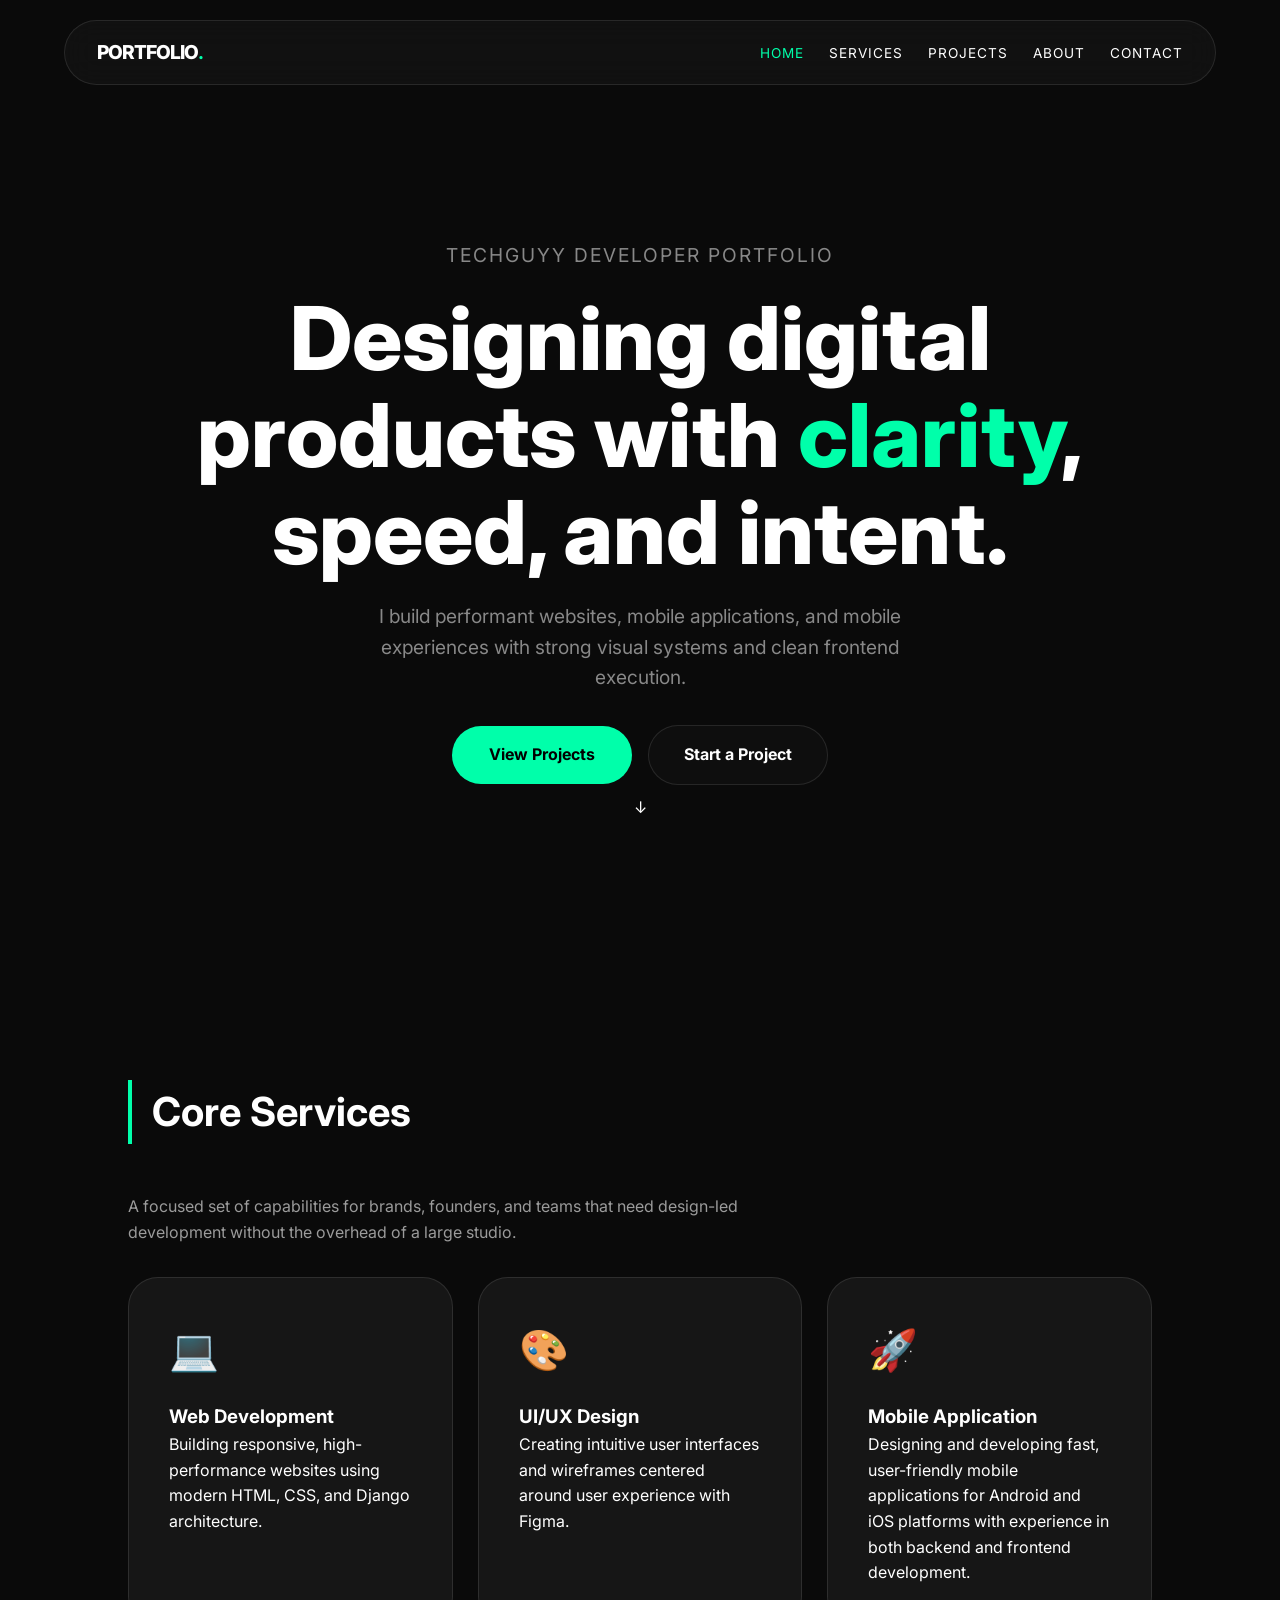
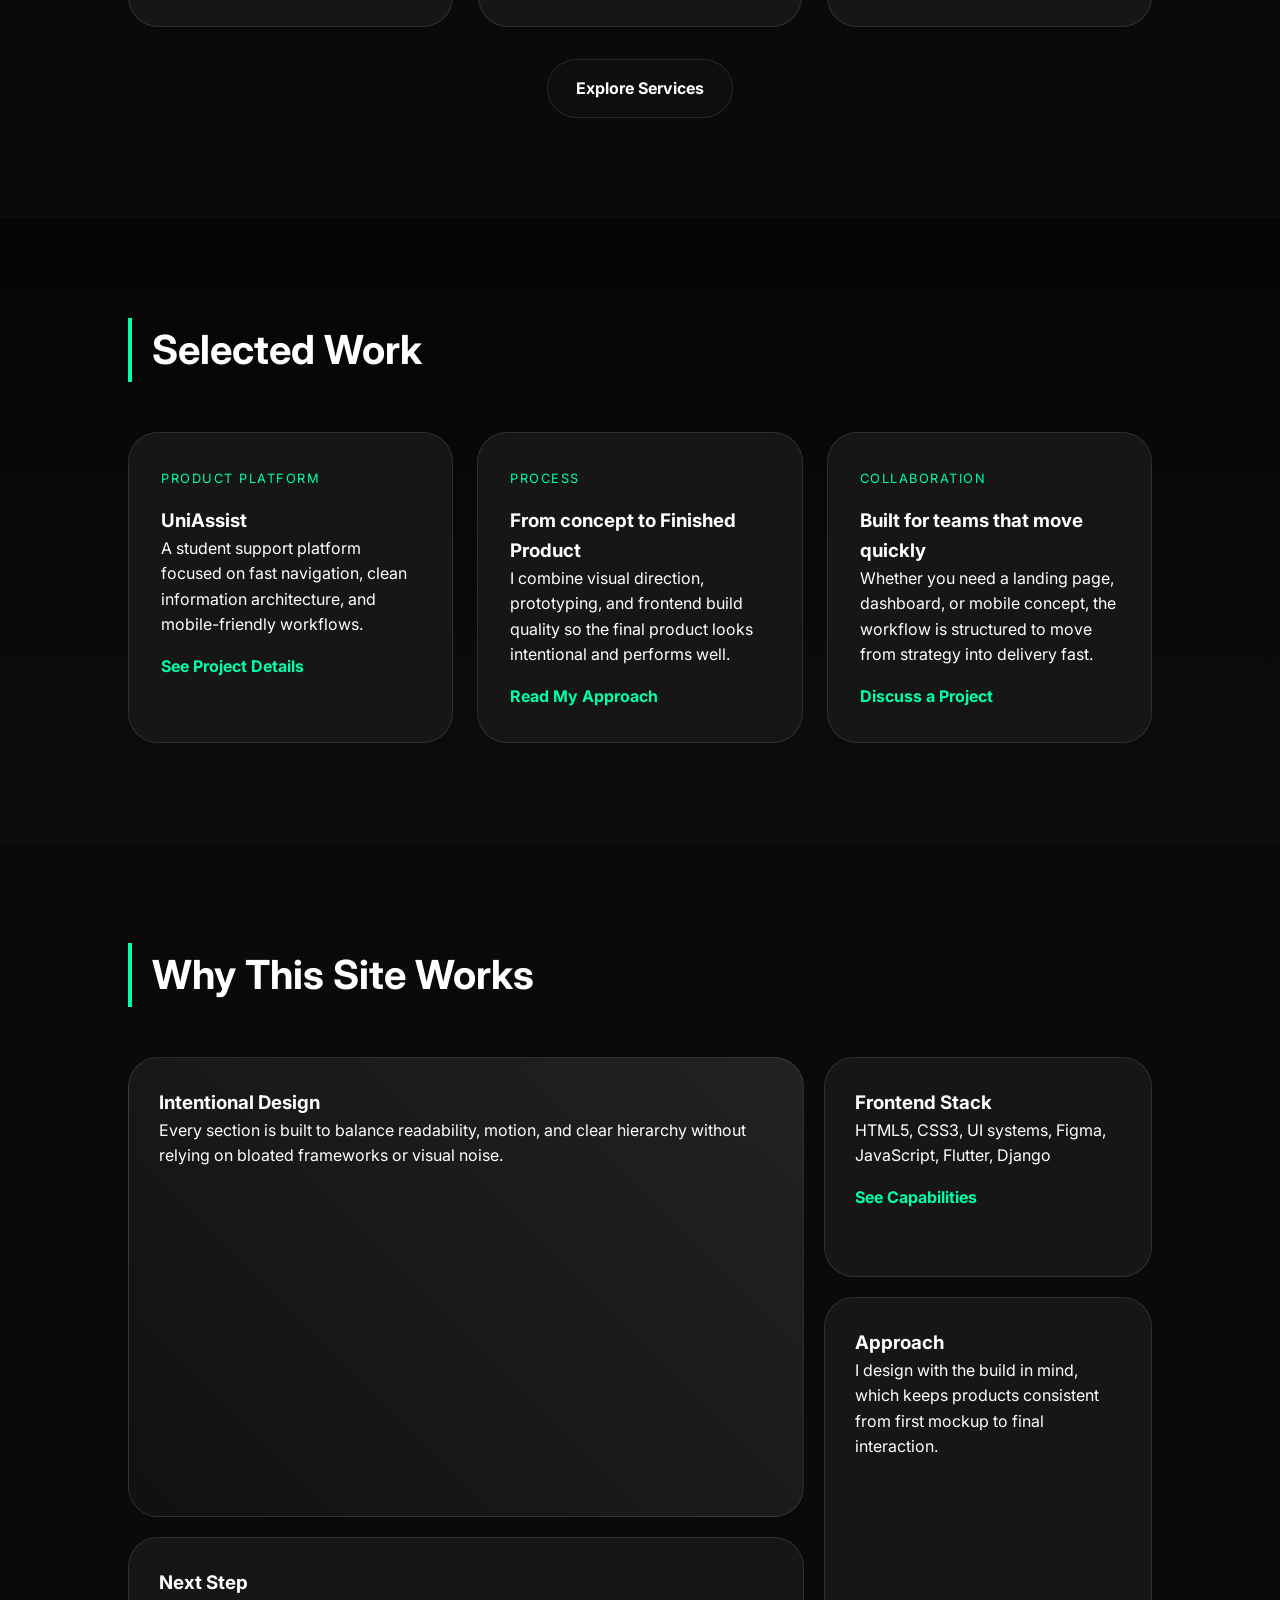
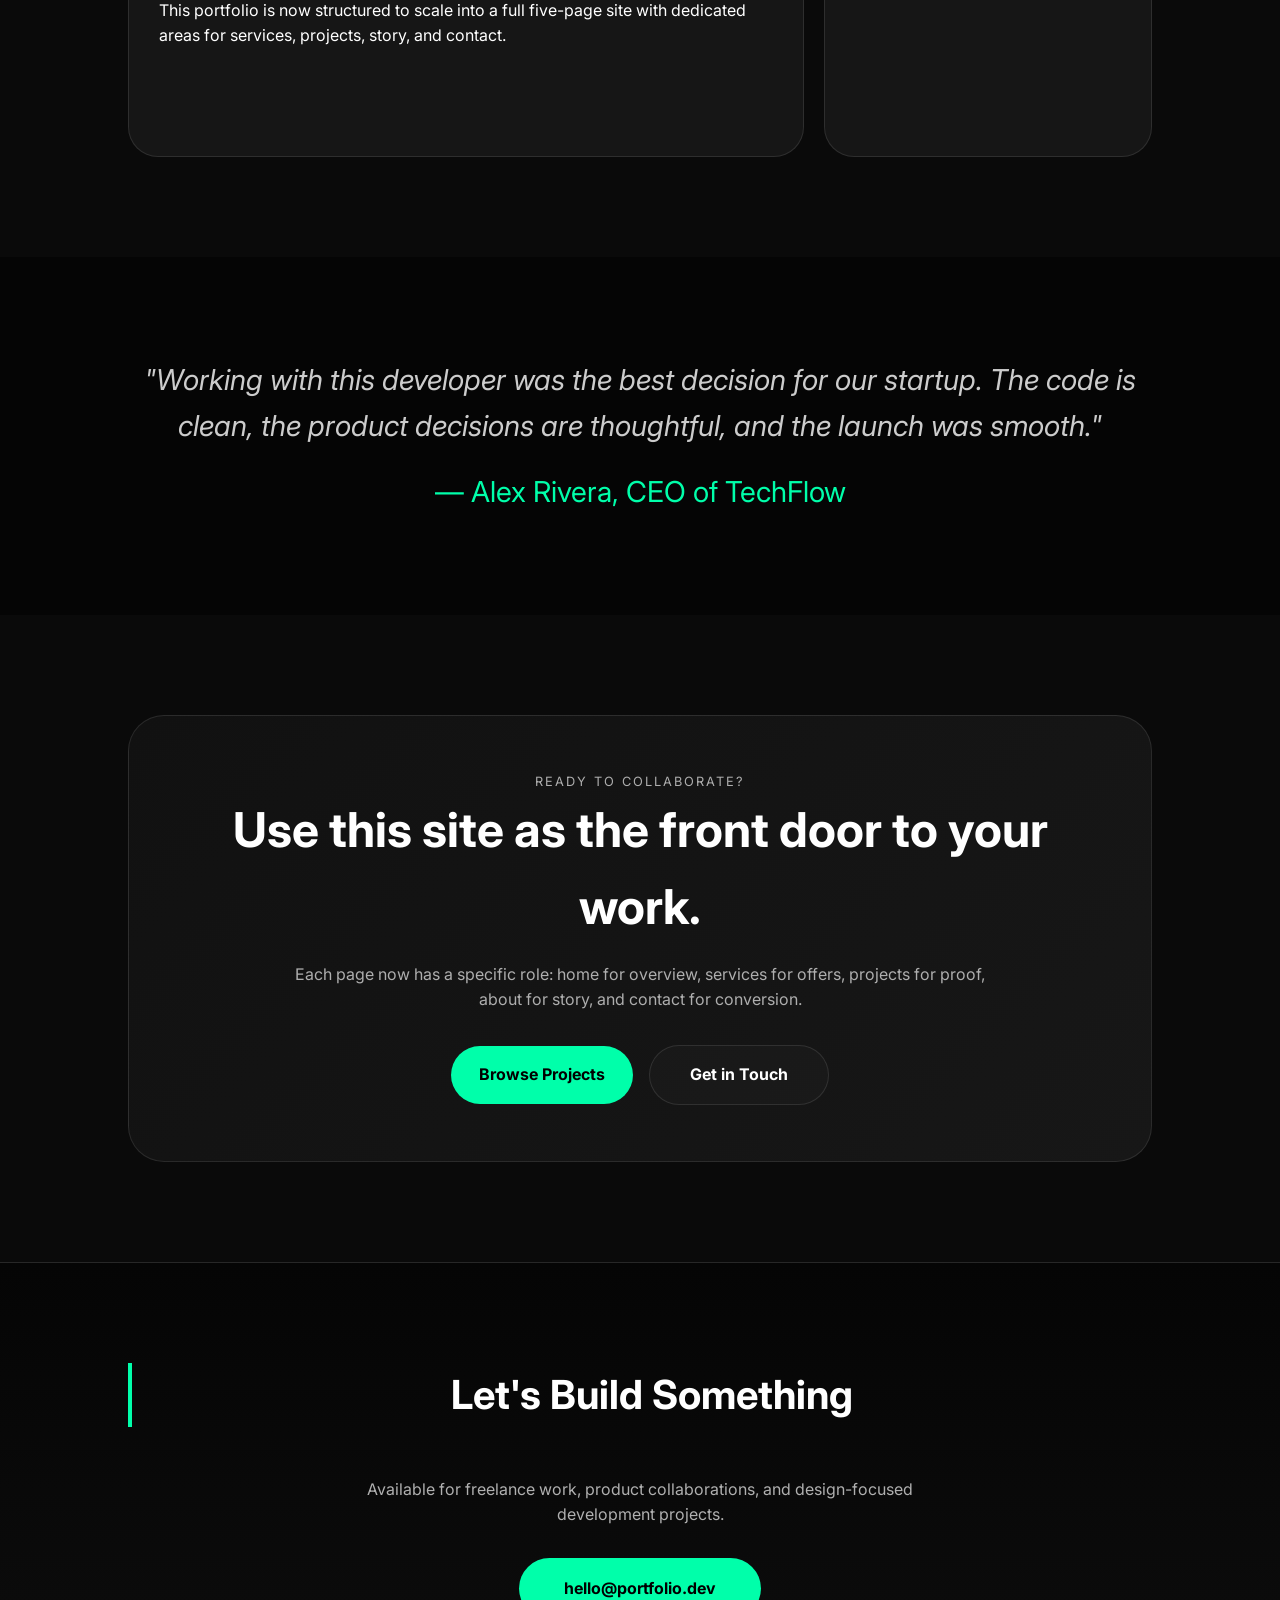
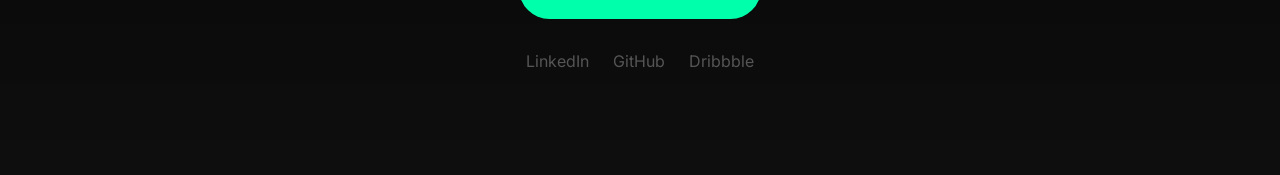
==== index.html @ 7e1df0b6 "untouched stage" ====
<!DOCTYPE html>
<html lang="en">
<head>
    <meta charset="UTF-8">
    <meta name="viewport" content="width=device-width, initial-scale=1.0">
    <title>Personal Portfolio | Creative Developer</title>
    <link rel="stylesheet" href="styles.css">
    <link href="https://fonts.googleapis.com/css2?family=Inter:wght@300;400;700;800&display=swap" rel="stylesheet">
    <script>
        document.documentElement.classList.add('js');
    </script>
</head>
<body class="page-home">

    <nav class="navbar">
        <div class="logo"><a href="index.html">PORTFOLIO<b>.</b></a></div>
        <ul class="nav-links">
            <li><a href="index.html">Home</a></li>
            <li><a href="services.html">Services</a></li>
            <li><a href="projects.html">Projects</a></li>
            <li><a href="about.html">About</a></li>
            <li><a href="contact.html">Contact</a></li>
        </ul>
    </nav>

    <header class="hero">
        <p class="eyebrow">TechGuyy Developer Portfolio</p>
        <h1 class="reveal-text">Designing digital products with <span>clarity</span>, speed, and intent.</h1>
        <p class="animate-in">I build performant websites, mobile applications, and mobile experiences with strong visual systems and clean frontend execution.</p>
        <div class="hero-actions">
            <a href="projects.html" class="primary-btn">View Projects</a>
            <a href="contact.html" class="secondary-btn">Start a Project</a>
        </div>
        <div class="scroll-indicator" style="margin-top: 10px;">↓</div>
    </header>

    <section class="section-padding">
        <h2 class="section-title">Core Services</h2>
        <p class="section-copy">A focused set of capabilities for brands, founders, and teams that need design-led development without the overhead of a large studio.</p>
        <div class="services-grid">
            <article class="service-card">
                <div class="icon">💻</div>
                <h3>Web Development</h3>
                <p>Building responsive, high-performance websites using modern HTML, CSS, and Django architecture.</p>
            </article>
            <article class="service-card">
                <div class="icon">🎨</div>
                <h3>UI/UX Design</h3>
                <p>Creating intuitive user interfaces and wireframes centered around user experience with Figma.</p>
            </article>
            <article class="service-card">
                <div class="icon">🚀</div>
                <h3>Mobile Application</h3>
                <p>Designing and developing fast, user-friendly mobile applications for Android and iOS platforms with experience in both backend and frontend development.</p>
            </article>
        </div>
        <div class="section-actions">
            <a href="services.html" class="secondary-btn">Explore Services</a>
        </div>
    </section>

    <section class="section-padding section-dark">
        <h2 class="section-title">Selected Work</h2>
        <div class="preview-grid">
            <article class="preview-card">
                <span class="card-label">Product Platform</span>
                <h3>UniAssist</h3>
                <p>A student support platform focused on fast navigation, clean information architecture, and mobile-friendly workflows.</p>
                <a href="http://bit.ly/4dG5LiK" class="text-link">See Project Details</a>
            </article>
            <article class="preview-card">
                <span class="card-label">Process</span>
                <h3>From concept to Finished Product</h3>
                <p>I combine visual direction, prototyping, and frontend build quality so the final product looks intentional and performs well.</p>
                <a href="about.html" class="text-link">Read My Approach</a>
            </article>
            <article class="preview-card">
                <span class="card-label">Collaboration</span>
                <h3>Built for teams that move quickly</h3>
                <p>Whether you need a landing page, dashboard, or mobile concept, the workflow is structured to move from strategy into delivery fast.</p>
                <a href="contact.html" class="text-link">Discuss a Project</a>
            </article>
        </div>
    </section>

    <section class="section-padding">
        <h2 class="section-title">Why This Site Works</h2>
        <div class="bento-container">
            <div class="bento-item feature-card">
                <h3>Intentional Design</h3>
                <p>Every section is built to balance readability, motion, and clear hierarchy without relying on bloated frameworks or visual noise.</p>
            </div>
            <div class="bento-item">
                <h3>Frontend Stack</h3>
                <p>HTML5, CSS3, UI systems, Figma, JavaScript, Flutter, Django</p>
                <a href="services.html" class="text-link">See Capabilities</a>
            </div>
            <div class="bento-item tall">
                <h3>Approach</h3>
                <p>I design with the build in mind, which keeps products consistent from first mockup to final interaction.</p>
            </div>
            <div class="bento-item wide">
                <h3>Next Step</h3>
                <p>This portfolio is now structured to scale into a full five-page site with dedicated areas for services, projects, story, and contact.</p>
            </div>
        </div>
    </section>

    <section class="testimonials">
        <blockquote class="animate-in">
            "Working with this developer was the best decision for our startup. The code is clean, the product decisions are thoughtful, and the launch was smooth."
            <cite>— Alex Rivera, CEO of TechFlow</cite>
        </blockquote>
    </section>

    <section class="section-padding">
        <div class="cta-panel">
            <p class="eyebrow">Ready to collaborate?</p>
            <h2>Use this site as the front door to your work.</h2>
            <p>Each page now has a specific role: home for overview, services for offers, projects for proof, about for story, and contact for conversion.</p>
            <div class="hero-actions">
                <a href="projects.html" class="primary-btn">Browse Projects</a>
                <a href="contact.html" class="secondary-btn">Get in Touch</a>
            </div>
        </div>
    </section>

    <footer id="contact" class="section-padding footer-contact">
        <h2 class="section-title">Let's Build Something</h2>
        <p class="contact-copy">Available for freelance work, product collaborations, and design-focused development projects.</p>
        <a class="email-btn" href="mailto:hello@portfolio.dev">hello@portfolio.dev</a>
        <div class="socials">
            <a href="https://www.linkedin.com/" target="_blank" rel="noreferrer">LinkedIn</a>
            <a href="https://github.com/" target="_blank" rel="noreferrer">GitHub</a>
            <a href="https://dribbble.com/" target="_blank" rel="noreferrer">Dribbble</a>
        </div>
    </footer>

    <script src="script.js" defer></script>
</body>
</html>
---- styles.css ----
/* --- 1. Root Variables & Setup --- */
:root {
    --bg: #0a0a0a;
    --text: #ffffff;
    --accent: #00ffaa;
    --card-bg: #161616;
    --glass: rgba(255, 255, 255, 0.03);
    --border: rgba(255, 255, 255, 0.1);
}

* {
    margin: 0;
    padding: 0;
    box-sizing: border-box;
}

html { scroll-behavior: smooth; }

body {
    background-color: var(--bg);
    color: var(--text);
    font-family: 'Inter', sans-serif;
    line-height: 1.6;
    overflow-x: hidden;
}

/* --- 2. Navigation --- */
.navbar {
    position: fixed;
    top: 20px;
    left: 50%;
    transform: translateX(-50%);
    width: 90%;
    max-width: 1200px;
    padding: 1rem 2rem;
    background: var(--glass);
    backdrop-filter: blur(15px);
    border: 1px solid var(--border);
    border-radius: 100px;
    display: flex;
    justify-content: space-between;
    align-items: center;
    z-index: 1000;
}

.logo { font-weight: 800; letter-spacing: -1px; font-size: 1.2rem; }
.logo a {
    color: inherit;
    text-decoration: none;
}
.logo b { color: var(--accent); }

.nav-links { display: flex; list-style: none; gap: 25px; }
.nav-links a {
    color: var(--text);
    text-decoration: none;
    font-size: 0.85rem;
    text-transform: uppercase;
    letter-spacing: 1px;
    transition: 0.3s;
}
.nav-links a:hover { color: var(--accent); }
.nav-links a.active { color: var(--accent); }

/* --- 3. Hero Section --- */
.hero {
    height: 100vh;
    display: flex;
    flex-direction: column;
    justify-content: center;
    align-items: center;
    text-align: center;
    padding: 0 10%;
    margin-top: 80px;
}

.hero h1 {
    font-size: clamp(2.5rem, 8vw, 5.5rem);
    font-weight: 800;
    line-height: 1.1;
    margin-bottom: 20px;
}

.hero h1 span { color: var(--accent); }
.hero p { font-size: 1.2rem; color: #888; max-width: 600px; }
.eyebrow {
    color: var(--accent);
    text-transform: uppercase;
    letter-spacing: 2px;
    font-size: 0.8rem;
    margin-bottom: 20px;
}
.hero-actions,
.section-actions {
    display: flex;
    gap: 16px;
    justify-content: center;
    align-items: center;
    margin-top: 32px;
    flex-wrap: wrap;
}
.primary-btn,
.secondary-btn {
    display: inline-flex;
    align-items: center;
    justify-content: center;
    min-width: 180px;
    padding: 16px 28px;
    border-radius: 999px;
    text-decoration: none;
    font-weight: 700;
    transition: 0.3s ease;
}
.primary-btn {
    background: var(--accent);
    color: #000;
}
.secondary-btn {
    color: var(--text);
    border: 1px solid var(--border);
    background: rgba(255, 255, 255, 0.02);
}
.primary-btn:hover,
.secondary-btn:hover {
    transform: translateY(-3px);
    border-color: var(--accent);
}

/* --- 4. Section Layouts --- */
.section-padding { padding: 100px 10%; }

.section-title {
    font-size: 2.5rem;
    margin-bottom: 50px;
    border-left: 4px solid var(--accent);
    padding-left: 20px;
}
.section-copy {
    max-width: 680px;
    color: #9b9b9b;
    margin-bottom: 32px;
}
.section-dark {
    background: linear-gradient(180deg, #050505 0%, #0d0d0d 100%);
}

/* Services Grid */
.services-grid {
    display: grid;
    grid-template-columns: repeat(auto-fit, minmax(280px, 1fr));
    gap: 25px;
}

.service-card {
    background: var(--card-bg);
    padding: 40px;
    border-radius: 30px;
    border: 1px solid var(--border);
    transition: 0.3s;
}

.service-card:hover { border-color: var(--accent); transform: translateY(-10px); }
.service-card .icon { font-size: 2.5rem; margin-bottom: 20px; }

/* Bento Grid */
.bento-container {
    display: grid;
    grid-template-columns: repeat(auto-fit, minmax(250px, 1fr));
    grid-auto-rows: 220px;
    gap: 20px;
}

.bento-item {
    background: var(--card-bg);
    border-radius: 30px;
    padding: 30px;
    border: 1px solid var(--border);
}

.feature-card { grid-column: span 2; grid-row: span 2; background: linear-gradient(45deg, #111, #222); }
.tall { grid-row: span 2; }
.wide { grid-column: span 2; }

.preview-grid {
    display: grid;
    grid-template-columns: repeat(auto-fit, minmax(260px, 1fr));
    gap: 24px;
}

.preview-card,
.info-card,
.contact-panel,
.contact-form {
    background: var(--card-bg);
    border: 1px solid var(--border);
    border-radius: 30px;
    padding: 32px;
}

.card-label {
    display: inline-block;
    font-size: 0.8rem;
    text-transform: uppercase;
    letter-spacing: 1.5px;
    color: var(--accent);
    margin-bottom: 16px;
}

.text-link {
    display: inline-block;
    margin-top: 16px;
    color: var(--accent);
    text-decoration: none;
    font-weight: 700;
}

.page-shell {
    padding-top: 140px;
}

.page-hero {
    min-height: 58vh;
    display: flex;
    flex-direction: column;
    justify-content: center;
    padding: 180px 10% 100px;
    background:
        radial-gradient(circle at top right, rgba(0, 255, 170, 0.16), transparent 32%),
        linear-gradient(180deg, #050505 0%, #0a0a0a 100%);
}

.page-hero h1 {
    font-size: clamp(2.8rem, 7vw, 5rem);
    line-height: 1.05;
    margin-bottom: 18px;
    max-width: 820px;
}

.page-hero p {
    max-width: 720px;
    color: #a8a8a8;
    font-size: 1.1rem;
}

.feature-list,
.bullet-list {
    list-style: none;
    display: grid;
    gap: 14px;
    color: #b9b9b9;
}

.feature-list li,
.bullet-list li {
    padding-left: 22px;
    position: relative;
}

.feature-list li::before,
.bullet-list li::before {
    content: '';
    position: absolute;
    left: 0;
    top: 11px;
    width: 9px;
    height: 9px;
    border-radius: 50%;
    background: var(--accent);
}

.timeline-grid,
.two-column {
    display: grid;
    grid-template-columns: repeat(auto-fit, minmax(280px, 1fr));
    gap: 24px;
}

.stat-grid {
    display: grid;
    grid-template-columns: repeat(auto-fit, minmax(180px, 1fr));
    gap: 20px;
}

.stat-card {
    background: rgba(255, 255, 255, 0.02);
    border: 1px solid var(--border);
    border-radius: 24px;
    padding: 24px;
}

.stat-card strong {
    display: block;
    color: var(--accent);
    font-size: 2rem;
    margin-bottom: 8px;
}

.cta-panel {
    text-align: center;
    padding: 56px;
    background: linear-gradient(135deg, #111 0%, #171717 100%);
    border: 1px solid var(--border);
    border-radius: 36px;
}

.cta-panel h2 {
    font-size: clamp(2rem, 4vw, 3rem);
    margin-bottom: 16px;
}

.cta-panel p {
    max-width: 720px;
    margin: 0 auto;
    color: #aeaeae;
}

.contact-layout {
    display: grid;
    grid-template-columns: 1.05fr 1fr;
    gap: 24px;
}

.contact-details {
    display: grid;
    gap: 18px;
}

.contact-details strong {
    display: block;
    margin-bottom: 4px;
}

.contact-form {
    display: grid;
    gap: 18px;
}

.contact-form label {
    display: grid;
    gap: 8px;
    color: #d9d9d9;
}

.contact-form input,
.contact-form textarea {
    width: 100%;
    border: 1px solid var(--border);
    background: #0d0d0d;
    border-radius: 18px;
    padding: 16px 18px;
    color: var(--text);
    font: inherit;
}

.contact-form textarea {
    min-height: 160px;
    resize: vertical;
}

/* --- 5. Interactive Case Study --- */
details {
    background: var(--card-bg);
    border-radius: 20px;
    margin-bottom: 20px;
    border: 1px solid var(--border);
}

summary { padding: 30px; list-style: none; cursor: pointer; }
.project-header { display: flex; justify-content: space-between; align-items: center; }
.view-btn { color: var(--accent); font-size: 0.9rem; border: 1px solid var(--accent); padding: 5px 15px; border-radius: 20px; }
details[open] .view-btn {
    background: var(--accent);
    color: #000;
}

.case-study-content { padding: 0 30px 30px; border-top: 1px solid var(--border); }
.grid-2 { display: grid; grid-template-columns: 2fr 1fr; gap: 40px; margin-top: 20px; }
.stat strong { display: block; font-size: 2rem; color: var(--accent); }

/* --- 6. Footer & Testimonials --- */
.testimonials { text-align: center; padding: 100px 10%; background: #050505; }
blockquote { font-size: 1.8rem; font-style: italic; color: #ccc; }
cite { display: block; margin-top: 20px; color: var(--accent); font-style: normal; }

footer { text-align: center; padding: 100px 10%; }
.footer-contact {
    background: linear-gradient(180deg, #050505 0%, #0e0e0e 100%);
    border-top: 1px solid var(--border);
}
.contact-copy {
    max-width: 580px;
    margin: 0 auto;
    color: #b0b0b0;
}
.email-btn {
    display: inline-block;
    padding: 18px 45px;
    background: var(--accent);
    color: #000;
    text-decoration: none;
    font-weight: 700;
    border-radius: 50px;
    margin: 30px 0;
}
.socials a { color: #555; text-decoration: none; margin: 0 10px; transition: 0.3s; }
.socials a:hover { color: var(--accent); }

/* --- 7. Animations (2026 Modern CSS) --- */

/* Toggle label text via CSS */
[data-detail-label] { font-size: 0; }
[data-detail-label]::after { font-size: 0.9rem; content: 'View Details'; }
details[open] [data-detail-label]::after { content: 'Hide Details'; }

/* Active nav link per page */
.page-home     .nav-links a[href="index.html"],
.page-about    .nav-links a[href="about.html"],
.page-services .nav-links a[href="services.html"],
.page-projects .nav-links a[href="projects.html"],
.page-contact  .nav-links a[href="contact.html"] {
    color: var(--accent);
}

@media (prefers-reduced-motion: reduce) {
    html { scroll-behavior: auto; }
}

@media (max-width: 900px) {
    .navbar {
        padding: 1rem 1.25rem;
        border-radius: 28px;
    }

    .nav-links {
        gap: 14px;
        flex-wrap: wrap;
        justify-content: flex-end;
    }

    .feature-card,
    .wide,
    .tall {
        grid-column: span 1;
        grid-row: span 1;
    }

    .grid-2,
    .contact-layout {
        grid-template-columns: 1fr;
    }

    .cta-panel {
        padding: 36px 24px;
    }
}

@media (max-width: 640px) {
    .hero,
    .page-hero {
        padding-left: 6%;
        padding-right: 6%;
    }

    .section-padding {
        padding: 80px 6%;
    }

    .navbar {
        width: calc(100% - 24px);
        top: 12px;
    }

    .nav-links {
        display: none;
    }
}
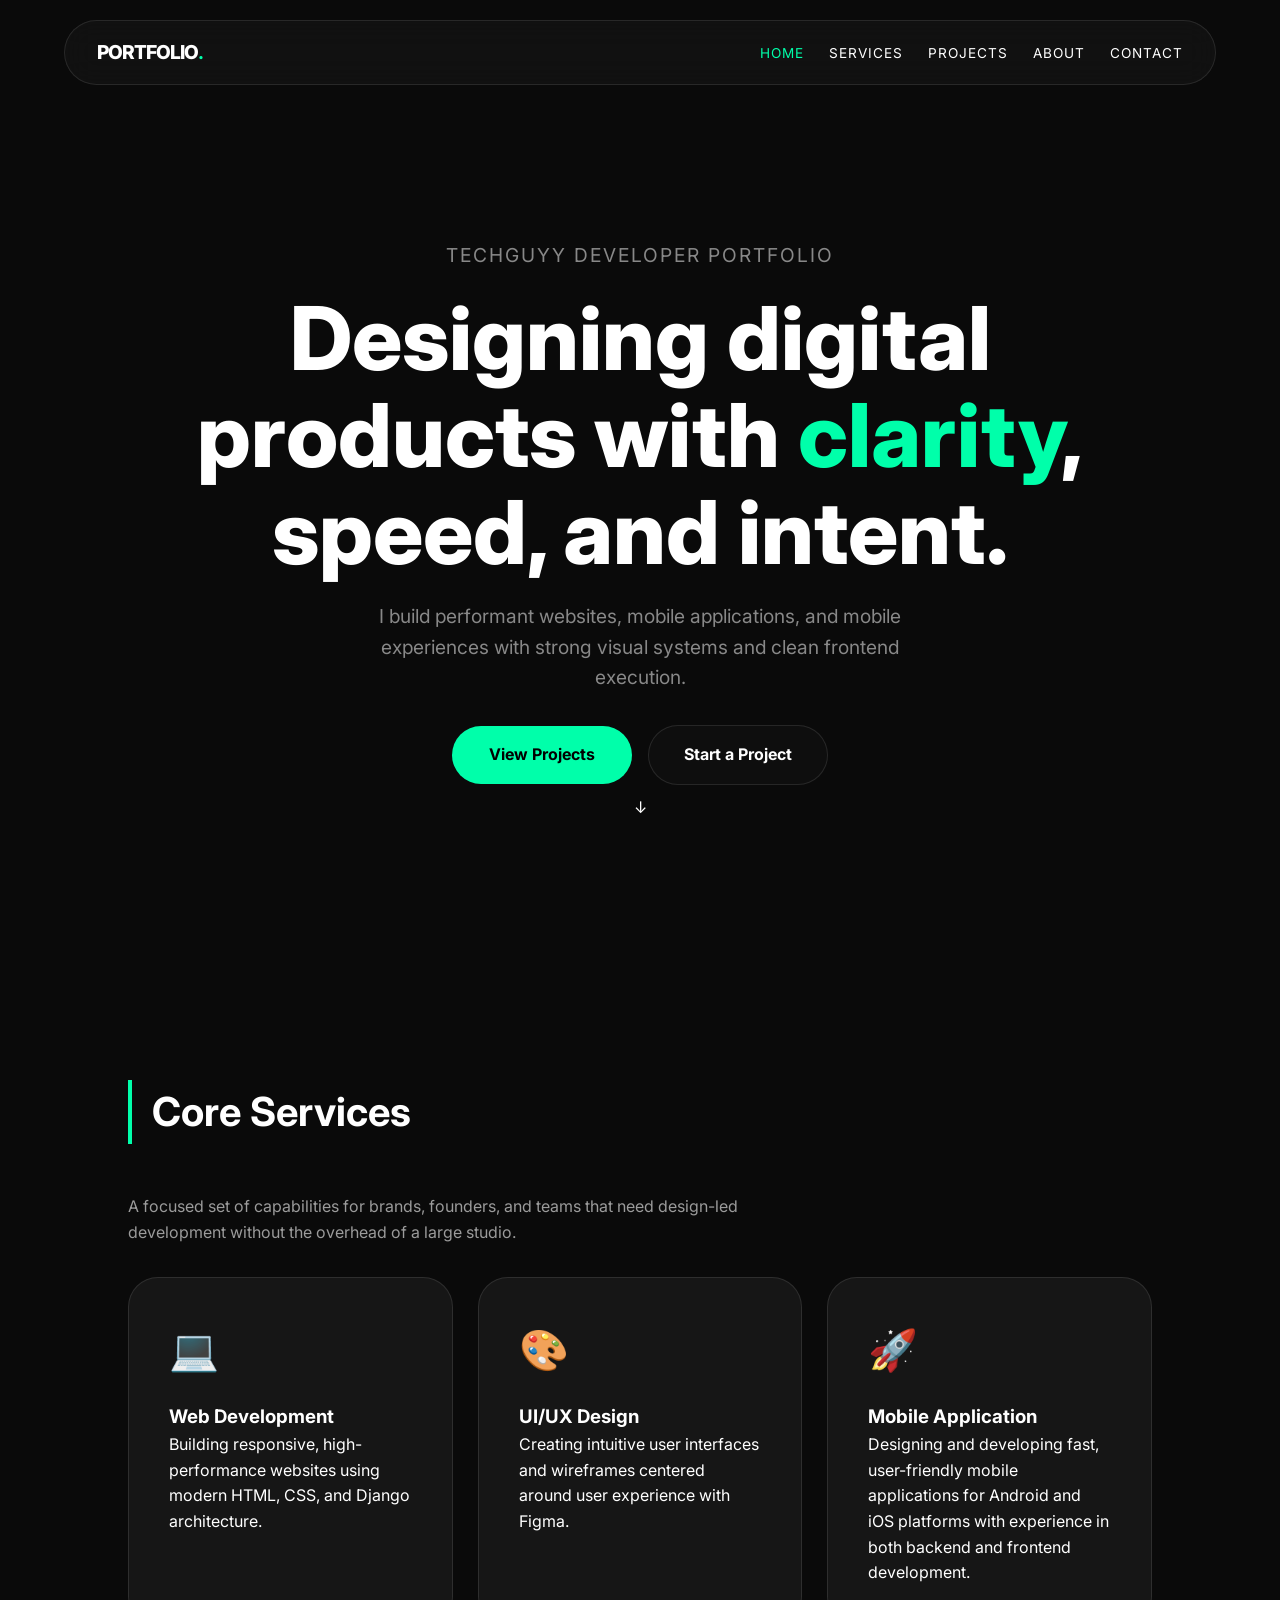
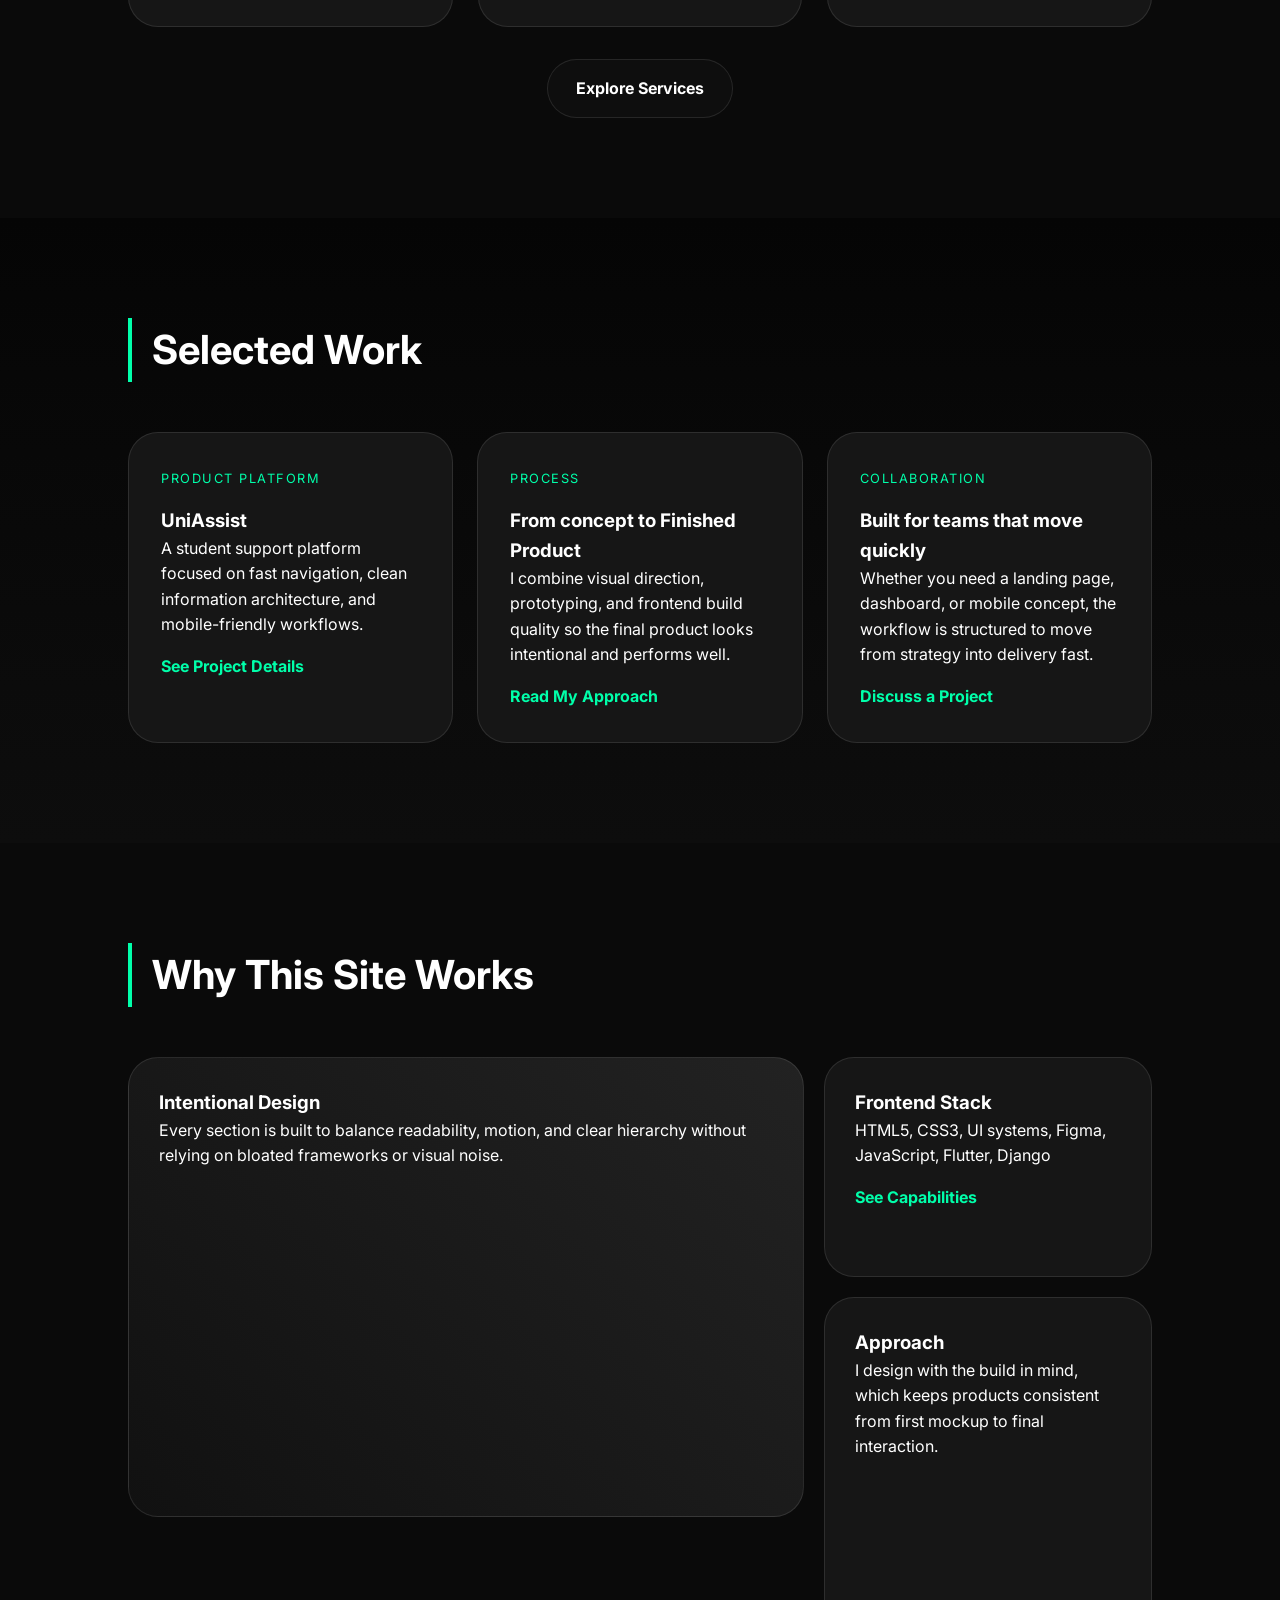
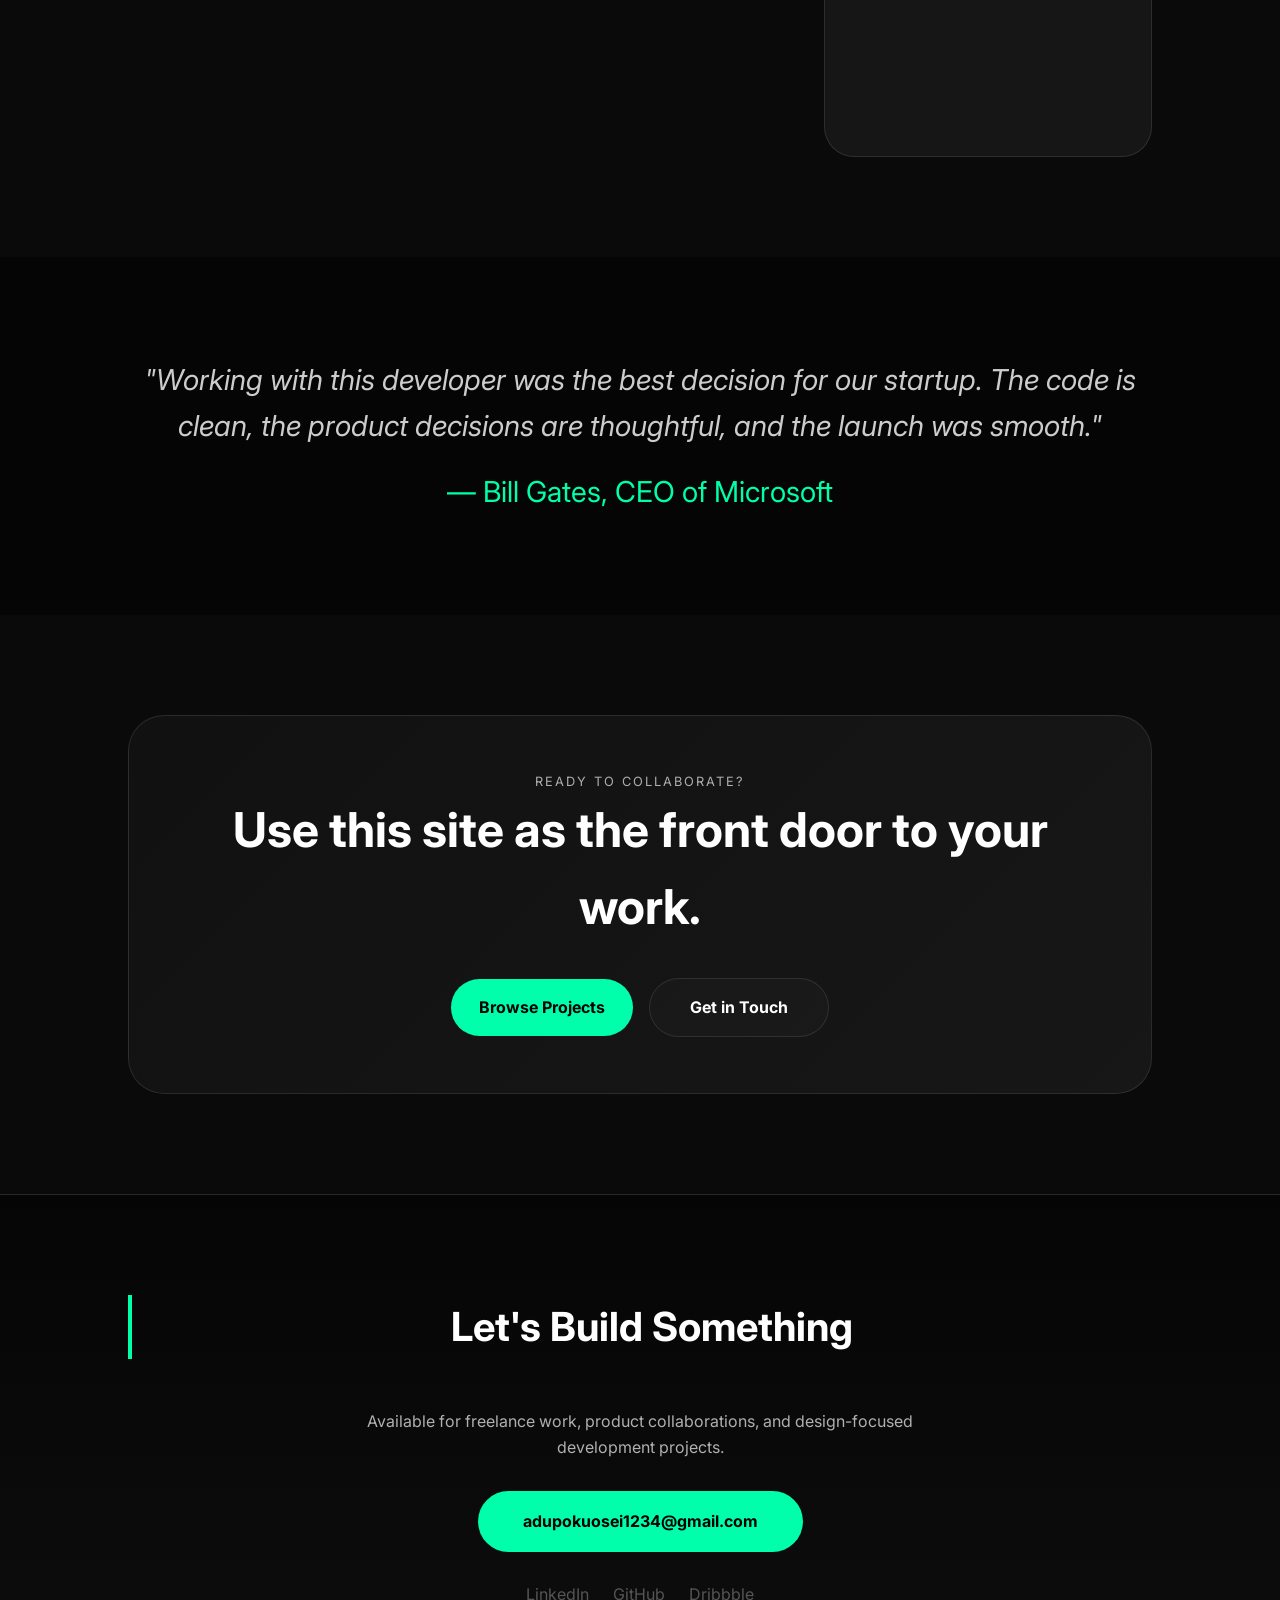
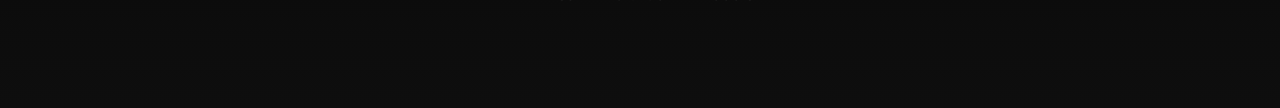
==== commit 40f52f02: "final" ====
--- a/index.html
+++ b/index.html
@@ -21,6 +21,7 @@
             <li><a href="about.html">About</a></li>
             <li><a href="contact.html">Contact</a></li>
         </ul>
+        <button class="hamburger" aria-label="Open menu" aria-expanded="false">☰</button>
     </nav>
 
     <header class="hero">
@@ -66,7 +67,7 @@
                 <span class="card-label">Product Platform</span>
                 <h3>UniAssist</h3>
                 <p>A student support platform focused on fast navigation, clean information architecture, and mobile-friendly workflows.</p>
-                <a href="http://bit.ly/4dG5LiK" class="text-link">See Project Details</a>
+                <a href="https://play.google.com/store/search?q=uni+assist&c=apps" class="text-link">See Project Details</a>
             </article>
             <article class="preview-card">
                 <span class="card-label">Process</span>
@@ -99,17 +100,13 @@
                 <h3>Approach</h3>
                 <p>I design with the build in mind, which keeps products consistent from first mockup to final interaction.</p>
             </div>
-            <div class="bento-item wide">
-                <h3>Next Step</h3>
-                <p>This portfolio is now structured to scale into a full five-page site with dedicated areas for services, projects, story, and contact.</p>
-            </div>
         </div>
     </section>
 
     <section class="testimonials">
         <blockquote class="animate-in">
             "Working with this developer was the best decision for our startup. The code is clean, the product decisions are thoughtful, and the launch was smooth."
-            <cite>— Alex Rivera, CEO of TechFlow</cite>
+            <cite>— Bill Gates, CEO of Microsoft</cite>
         </blockquote>
     </section>
 
@@ -117,7 +114,6 @@
         <div class="cta-panel">
             <p class="eyebrow">Ready to collaborate?</p>
             <h2>Use this site as the front door to your work.</h2>
-            <p>Each page now has a specific role: home for overview, services for offers, projects for proof, about for story, and contact for conversion.</p>
             <div class="hero-actions">
                 <a href="projects.html" class="primary-btn">Browse Projects</a>
                 <a href="contact.html" class="secondary-btn">Get in Touch</a>
@@ -128,7 +124,7 @@
     <footer id="contact" class="section-padding footer-contact">
         <h2 class="section-title">Let's Build Something</h2>
         <p class="contact-copy">Available for freelance work, product collaborations, and design-focused development projects.</p>
-        <a class="email-btn" href="mailto:hello@portfolio.dev">hello@portfolio.dev</a>
+        <a class="email-btn" href="mailto:adupokuosei1234@gmail.com">adupokuosei1234@gmail.com</a>
         <div class="socials">
             <a href="https://www.linkedin.com/" target="_blank" rel="noreferrer">LinkedIn</a>
             <a href="https://github.com/" target="_blank" rel="noreferrer">GitHub</a>
--- a/styles.css
+++ b/styles.css
@@ -175,6 +175,12 @@
     border-radius: 30px;
     padding: 30px;
     border: 1px solid var(--border);
+    transition: border-color 0.3s ease, transform 0.3s ease;
+}
+
+.bento-item:hover {
+    border-color: var(--accent);
+    transform: translateY(-6px);
 }
 
 .feature-card { grid-column: span 2; grid-row: span 2; background: linear-gradient(45deg, #111, #222); }
@@ -195,6 +201,24 @@
     border: 1px solid var(--border);
     border-radius: 30px;
     padding: 32px;
+}
+
+.preview-card {
+    transition: border-color 0.3s ease, transform 0.3s ease;
+}
+
+.preview-card:hover {
+    border-color: var(--accent);
+    transform: translateY(-6px);
+}
+
+.info-card {
+    transition: border-color 0.3s ease, transform 0.3s ease;
+}
+
+.info-card:hover {
+    border-color: var(--accent);
+    transform: translateY(-6px);
 }
 
 .card-label {
@@ -454,6 +478,17 @@
     }
 }
 
+.hamburger {
+    display: none;
+    background: none;
+    border: none;
+    color: var(--text);
+    font-size: 1.5rem;
+    cursor: pointer;
+    line-height: 1;
+    padding: 4px 8px;
+}
+
 @media (max-width: 640px) {
     .hero,
     .page-hero {
@@ -470,7 +505,27 @@
         top: 12px;
     }
 
+    .hamburger {
+        display: block;
+    }
+
     .nav-links {
         display: none;
+        flex-direction: column;
+        position: absolute;
+        top: 70px;
+        left: 50%;
+        transform: translateX(-50%);
+        width: 90%;
+        background: #111;
+        border: 1px solid var(--border);
+        border-radius: 20px;
+        padding: 20px;
+        gap: 18px;
+        z-index: 999;
+    }
+
+    .nav-links.open {
+        display: flex;
     }
 }
